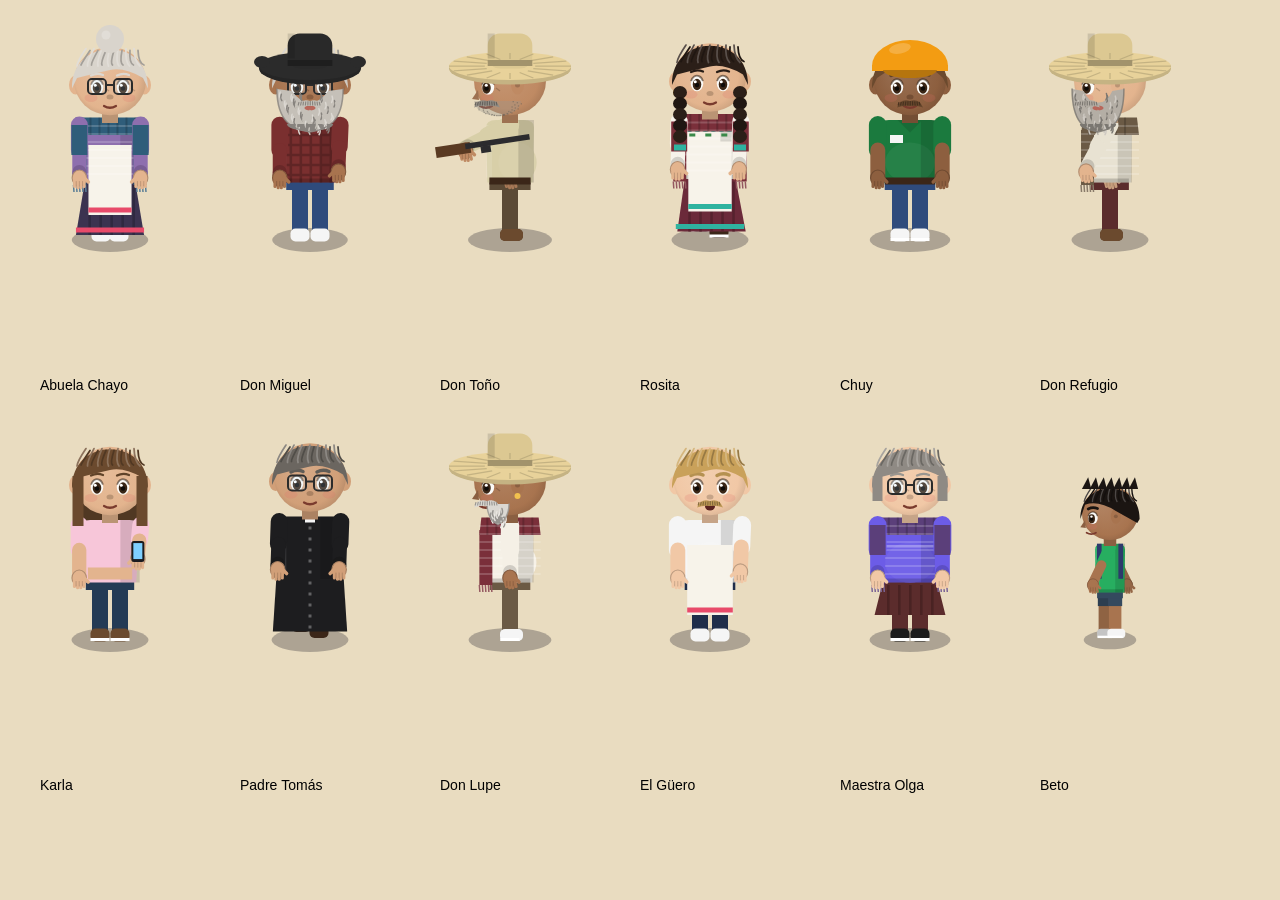
==== tests/people.html @ 1ceb80ed "Churches with naves and atriums, story scripts, drinkers, polish Co-Authored-By: Claude Opus 5.5 <no" ====
<!doctype html><html><head><meta charset="utf-8"><style>body{margin:0;background:#e9dcc0}canvas{display:block}</style></head><body><canvas id="c" width="1200" height="820"></canvas>
<script type="module">
import { drawPerson, makeLook, PEOPLE_SCALE } from '../js/render/people.js';
import { NAMED } from '../js/data/npcs.js';
const c = document.getElementById('c'), ctx = c.getContext('2d');
const ids = ['abuela', 'miguel', 'tono', 'rosita', 'chuy', 'refugio', 'karla', 'padre', 'lupe', 'guero', 'olga', 'beto'];
ids.forEach((id, i) => {
  const def = NAMED.find(n => n.id === id);
  const L = makeLook(100 + i, def.look); L.body = (def.look.age === 'kid' ? 0.78 : 1) / PEOPLE_SCALE;
  ctx.save(); ctx.translate((i % 6) * 200 + 30, Math.floor(i / 6) * 400 + 20); ctx.scale(5, 5);
  drawPerson(ctx, L, i % 3 === 2 ? 2 : 0, i % 4 === 1 ? 'talk' : i % 4 === 3 ? 1 : 'idle');
  ctx.restore();
  ctx.font = '14px sans-serif'; ctx.fillText(def.name, (i % 6) * 200 + 40, Math.floor(i / 6) * 400 + 390);
});
window.done = true;
</script></body></html>
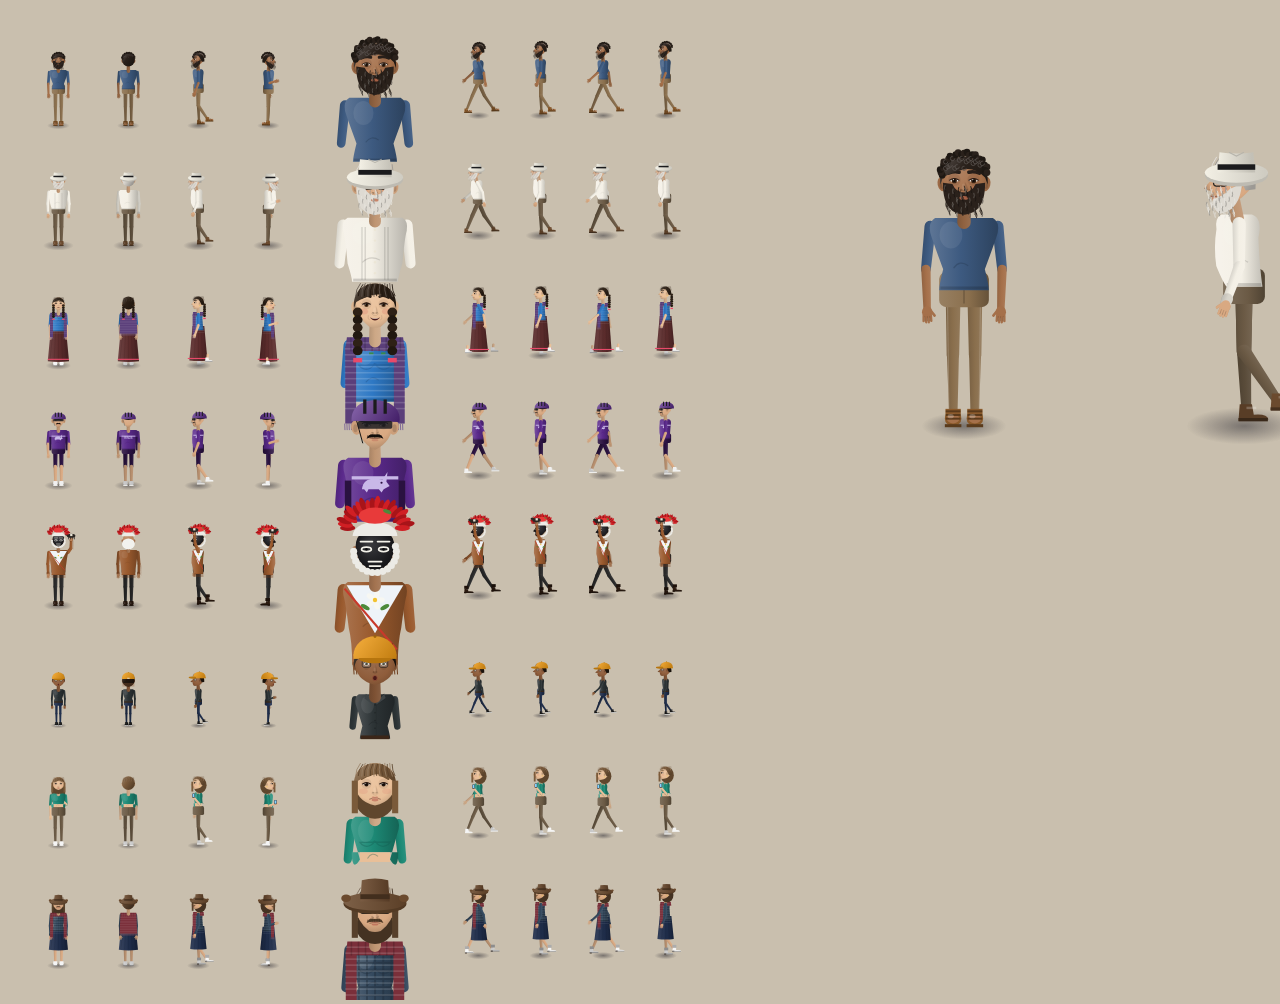
==== commit 409f7945: "Realistic people and cars, player driving, combis, dogs, plaza and Jardín de la Paz from photos - Fi" ====
--- a/tests/people.html
+++ b/tests/people.html
@@ -1,16 +1,24 @@
-<!doctype html><html><head><meta charset="utf-8"><style>body{margin:0;background:#e9dcc0}canvas{display:block}</style></head><body><canvas id="c" width="1200" height="820"></canvas>
+<!doctype html><meta charset="utf-8"><title>People gallery</title>
+<body style="margin:0;background:#c9bfae"><canvas id="c" width="1400" height="1000"></canvas>
 <script type="module">
-import { drawPerson, makeLook, PEOPLE_SCALE } from '../js/render/people.js';
-import { NAMED } from '../js/data/npcs.js';
-const c = document.getElementById('c'), ctx = c.getContext('2d');
-const ids = ['abuela', 'miguel', 'tono', 'rosita', 'chuy', 'refugio', 'karla', 'padre', 'lupe', 'guero', 'olga', 'beto'];
-ids.forEach((id, i) => {
-  const def = NAMED.find(n => n.id === id);
-  const L = makeLook(100 + i, def.look); L.body = (def.look.age === 'kid' ? 0.78 : 1) / PEOPLE_SCALE;
-  ctx.save(); ctx.translate((i % 6) * 200 + 30, Math.floor(i / 6) * 400 + 20); ctx.scale(5, 5);
-  drawPerson(ctx, L, i % 3 === 2 ? 2 : 0, i % 4 === 1 ? 'talk' : i % 4 === 3 ? 1 : 'idle');
-  ctx.restore();
-  ctx.font = '14px sans-serif'; ctx.fillText(def.name, (i % 6) * 200 + 40, Math.floor(i / 6) * 400 + 390);
+import { makeLook, drawPerson, drawPortrait } from '../js/render/people.js';
+const ctx = document.getElementById('c').getContext('2d');
+const looks = [
+  makeLook(1, { age: 'adult', hair: 'curly', hairColor: '#2a211b', beard: 'full', beardColor: '#4a4540', nose: 'wide', top: 'tshirt', topColor: '#3d5a80', girth: 0.92 }),
+  makeLook(2, { age: 'elder', hat: 'panama', beard: 'full', hairColor: '#d9d5ce', girth: 1.25, top: 'guayabera', topColor: '#f4f0e6' }),
+  makeLook(3, { female: true, age: 'adult', hair: 'braids', rebozo: '#5b3f7a', top: 'bordado', bottom: 'longskirt', expr: 'happy' }),
+  makeLook(4, { uniform: 'rinos', age: 'adult' }),
+  makeLook(5, { uniform: 'negrito', holds: 'toro' }),
+  makeLook(6, { age: 'kid', expr: 'surprised' }),
+  makeLook(7, { female: true, age: 'teen', hair: 'long', phone: true, expr: 'sad' }),
+  makeLook(8, { age: 'adult', hat: 'texana', mustache: true, top: 'plaid', shoes: 'boots', expr: 'angry' }),
+];
+looks.forEach((L, i) => {
+  for (let d = 0; d < 4; d++) { ctx.save(); ctx.translate(20 + d * 70, 20 + i * 120); ctx.scale(2.4, 2.4); drawPerson(ctx, L, d, d === 2 ? 1 : d === 3 ? 'talk' : 'idle'); ctx.restore(); }
+  ctx.save(); ctx.translate(320, 10 + i * 120); drawPortrait(ctx, L, 110, 'idle'); ctx.restore();
+  ctx.save(); ctx.translate(440, 10 + i * 120); ctx.scale(2.4, 2.4); for (let f = 0; f < 4; f++) { drawPerson(ctx, L, 2, f); ctx.translate(26, 0); } ctx.restore();
 });
-window.done = true;
-</script></body></html>
+// one big for detail
+ctx.save(); ctx.translate(820, 30); ctx.scale(9, 9); drawPerson(ctx, looks[0], 0, 'idle'); ctx.restore();
+ctx.save(); ctx.translate(1100, 30); ctx.scale(9, 9); drawPerson(ctx, looks[1], 2, 1); ctx.restore();
+</script>
